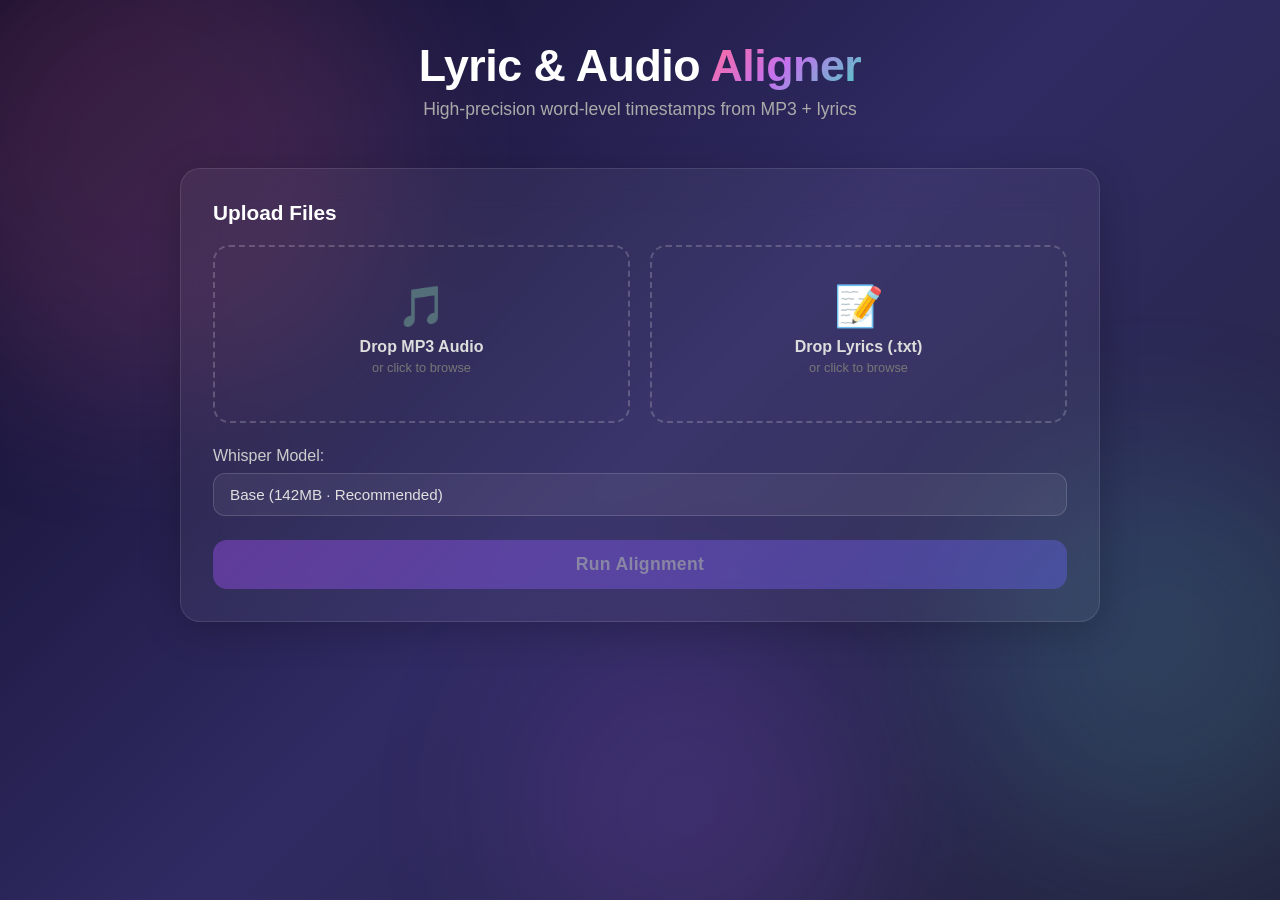
==== templates/index.html @ 3a1d4fea "v1" ====
<!DOCTYPE html>
<html lang="en">
<head>
  <meta charset="UTF-8">
  <meta name="viewport" content="width=device-width, initial-scale=1.0">
  <title>Lyric &amp; Audio Forced-Alignment Tool</title>
  <link rel="stylesheet" href="/static/style.css">
</head>
<body>
  <div class="bg-shapes">
    <div class="shape shape-1"></div>
    <div class="shape shape-2"></div>
    <div class="shape shape-3"></div>
  </div>

  <div class="container">
    <header>
      <h1>Lyric &amp; Audio <span class="gradient-text">Aligner</span></h1>
      <p class="subtitle">High-precision word-level timestamps from MP3 + lyrics</p>
    </header>

    <main>
      <section class="card" id="upload-section">
        <h2>Upload Files</h2>
        <div class="upload-grid">
          <div class="drop-zone" id="drop-audio">
            <div class="drop-icon">&#127925;</div>
            <p class="drop-label">Drop MP3 Audio</p>
            <p class="drop-hint">or click to browse</p>
            <input type="file" id="audio-input" accept=".mp3,audio/mpeg" hidden>
            <p class="file-name" id="audio-name"></p>
          </div>
          <div class="drop-zone" id="drop-lyrics">
            <div class="drop-icon">&#128221;</div>
            <p class="drop-label">Drop Lyrics (.txt)</p>
            <p class="drop-hint">or click to browse</p>
            <input type="file" id="lyrics-input" accept=".txt,text/plain" hidden>
            <p class="file-name" id="lyrics-name"></p>
          </div>
        </div>

        <div class="model-selector">
          <label for="model-select">Whisper Model:</label>
          <select id="model-select">
            <option value="tiny">Tiny (74MB · Fastest)</option>
            <option value="base" selected>Base (142MB · Recommended)</option>
            <option value="small">Small (466MB · Accurate)</option>
            <option value="medium">Medium (1.5GB · Very Accurate)</option>
            <option value="large">Large (2.9GB · Best)</option>
          </select>
        </div>

        <button id="run-btn" class="btn-primary" disabled>Run Alignment</button>
      </section>

      <section class="card" id="progress-section" style="display:none;">
        <h2>Progress</h2>
        <div class="progress-bar-wrapper">
          <div class="progress-bar" id="progress-bar"></div>
        </div>
        <p class="progress-message" id="progress-message"></p>
        <p class="progress-status" id="progress-status"></p>
      </section>

      <section class="card" id="karaoke-section" style="display:none;">
        <h2>Karaoke Preview</h2>
        <audio id="audio-player" controls></audio>
        <div class="karaoke-display" id="karaoke-display"></div>
      </section>

      <section class="card" id="editor-section" style="display:none;">
        <h2>Timestamp Editor</h2>
        <div class="table-wrapper">
          <table id="editor-table">
            <thead>
              <tr>
                <th>#</th>
                <th>Word</th>
                <th>Start (ms)</th>
                <th>End (ms)</th>
                <th>Phrase</th>
              </tr>
            </thead>
            <tbody id="editor-tbody"></tbody>
          </table>
        </div>
        <div class="download-buttons">
          <button id="download-json" class="btn-secondary">Download JSON</button>
          <button id="download-txt" class="btn-secondary">Download TXT</button>
          <button id="download-txt-b" class="btn-secondary">Download TXT B</button>
        </div>
      </section>
    </main>
  </div>

  <script src="/static/script.js"></script>
</body>
</html>
---- static/style.css ----
* {
  margin: 0;
  padding: 0;
  box-sizing: border-box;
}

body {
  font-family: -apple-system, BlinkMacSystemFont, 'Segoe UI', Roboto, 'Helvetica Neue', Arial, sans-serif;
  background: linear-gradient(135deg, #0f0c29, #302b63, #24243e);
  color: #e0e0e0;
  min-height: 100vh;
  overflow-x: hidden;
  position: relative;
}

.bg-shapes {
  position: fixed;
  inset: 0;
  pointer-events: none;
  z-index: 0;
  overflow: hidden;
}

.shape {
  position: absolute;
  border-radius: 50%;
  filter: blur(80px);
  opacity: 0.15;
}

.shape-1 {
  width: 500px;
  height: 500px;
  background: #ff6b9d;
  top: -100px;
  left: -100px;
  animation: float1 20s ease-in-out infinite;
}

.shape-2 {
  width: 400px;
  height: 400px;
  background: #4ecdc4;
  top: 50%;
  right: -80px;
  animation: float2 25s ease-in-out infinite;
}

.shape-3 {
  width: 350px;
  height: 350px;
  background: #a855f7;
  bottom: -80px;
  left: 40%;
  animation: float3 22s ease-in-out infinite;
}

@keyframes float1 {
  0%, 100% { transform: translate(0, 0) scale(1); }
  33% { transform: translate(100px, 80px) scale(1.1); }
  66% { transform: translate(50px, -30px) scale(0.9); }
}

@keyframes float2 {
  0%, 100% { transform: translate(0, 0) scale(1); }
  33% { transform: translate(-80px, -60px) scale(0.9); }
  66% { transform: translate(-40px, 40px) scale(1.1); }
}

@keyframes float3 {
  0%, 100% { transform: translate(0, 0) scale(1); }
  33% { transform: translate(-60px, 90px) scale(1.05); }
  66% { transform: translate(80px, -40px) scale(0.95); }
}

.container {
  max-width: 960px;
  margin: 0 auto;
  padding: 40px 20px 80px;
  position: relative;
  z-index: 1;
}

header {
  text-align: center;
  margin-bottom: 48px;
}

header h1 {
  font-size: 2.8rem;
  font-weight: 800;
  letter-spacing: -0.5px;
  color: #fff;
}

.gradient-text {
  background: linear-gradient(135deg, #ff6b9d, #c471ed, #4ecdc4);
  -webkit-background-clip: text;
  -webkit-text-fill-color: transparent;
  background-clip: text;
}

.subtitle {
  margin-top: 8px;
  font-size: 1.1rem;
  color: #aaa;
  font-weight: 300;
}

.card {
  background: rgba(255, 255, 255, 0.05);
  backdrop-filter: blur(20px);
  -webkit-backdrop-filter: blur(20px);
  border: 1px solid rgba(255, 255, 255, 0.1);
  border-radius: 20px;
  padding: 32px;
  margin-bottom: 24px;
  box-shadow: 0 8px 40px rgba(0, 0, 0, 0.2);
  transition: transform 0.2s, box-shadow 0.2s;
}

.card:hover {
  box-shadow: 0 12px 50px rgba(0, 0, 0, 0.3);
}

.card h2 {
  font-size: 1.3rem;
  font-weight: 600;
  margin-bottom: 20px;
  color: #fff;
}

.upload-grid {
  display: grid;
  grid-template-columns: 1fr 1fr;
  gap: 20px;
  margin-bottom: 24px;
}

.drop-zone {
  border: 2px dashed rgba(255, 255, 255, 0.2);
  border-radius: 16px;
  padding: 36px 20px;
  text-align: center;
  cursor: pointer;
  transition: all 0.25s;
  position: relative;
}

.drop-zone:hover,
.drop-zone.drag-over {
  border-color: #a855f7;
  background: rgba(168, 85, 247, 0.08);
}

.drop-zone.has-file {
  border-color: #4ecdc4;
  border-style: solid;
  background: rgba(78, 205, 196, 0.06);
}

.drop-icon {
  font-size: 2.5rem;
  margin-bottom: 8px;
}

.drop-label {
  font-weight: 600;
  color: #ddd;
  font-size: 1rem;
}

.drop-hint {
  font-size: 0.8rem;
  color: #777;
  margin-top: 4px;
}

.file-name {
  margin-top: 10px;
  font-size: 0.9rem;
  color: #4ecdc4;
  font-weight: 500;
  word-break: break-all;
}

.model-selector {
  margin-bottom: 24px;
}

.model-selector label {
  display: block;
  font-weight: 500;
  margin-bottom: 8px;
  color: #ccc;
}

.model-selector select {
  width: 100%;
  padding: 12px 16px;
  border-radius: 12px;
  border: 1px solid rgba(255, 255, 255, 0.15);
  background: rgba(255, 255, 255, 0.06);
  color: #e0e0e0;
  font-size: 0.95rem;
  appearance: none;
  cursor: pointer;
  outline: none;
  transition: border-color 0.2s;
}

.model-selector select:focus {
  border-color: #a855f7;
}

.model-selector select option {
  background: #24243e;
  color: #e0e0e0;
}

.btn-primary {
  width: 100%;
  padding: 14px 24px;
  border: none;
  border-radius: 14px;
  background: linear-gradient(135deg, #a855f7, #6366f1);
  color: #fff;
  font-size: 1.1rem;
  font-weight: 600;
  cursor: pointer;
  transition: all 0.25s;
  letter-spacing: 0.3px;
}

.btn-primary:hover:not(:disabled) {
  transform: translateY(-2px);
  box-shadow: 0 8px 30px rgba(168, 85, 247, 0.35);
}

.btn-primary:disabled {
  opacity: 0.4;
  cursor: not-allowed;
}

.btn-secondary {
  padding: 10px 20px;
  border: 1px solid rgba(255, 255, 255, 0.2);
  border-radius: 10px;
  background: rgba(255, 255, 255, 0.06);
  color: #e0e0e0;
  font-size: 0.95rem;
  font-weight: 500;
  cursor: pointer;
  transition: all 0.2s;
}

.btn-secondary:hover {
  background: rgba(255, 255, 255, 0.12);
  border-color: #a855f7;
}

.progress-bar-wrapper {
  height: 8px;
  background: rgba(255, 255, 255, 0.08);
  border-radius: 10px;
  overflow: hidden;
  margin-bottom: 12px;
}

.progress-bar {
  height: 100%;
  border-radius: 10px;
  background: linear-gradient(135deg, #4ecdc4, #a855f7);
  width: 0%;
  transition: width 0.4s ease;
  position: relative;
}

.progress-bar::after {
  content: '';
  position: absolute;
  inset: 0;
  background: linear-gradient(90deg, transparent, rgba(255,255,255,0.3), transparent);
  animation: shimmer 1.5s infinite;
}

@keyframes shimmer {
  0% { transform: translateX(-100%); }
  100% { transform: translateX(200%); }
}

.progress-message {
  color: #aaa;
  font-size: 0.95rem;
}

.progress-status {
  color: #4ecdc4;
  font-size: 0.85rem;
  margin-top: 4px;
  font-weight: 500;
}

#audio-player {
  width: 100%;
  margin-bottom: 20px;
  border-radius: 12px;
  background: rgba(255, 255, 255, 0.06);
}

.karaoke-display {
  background: rgba(0, 0, 0, 0.3);
  border-radius: 14px;
  padding: 28px 24px;
  min-height: 180px;
  line-height: 2.8;
  font-size: 1.4rem;
  text-align: center;
  color: #555;
}

.karaoke-phrase {
  display: block;
  margin: 6px 0;
  transition: all 0.3s;
}

.karaoke-phrase.active {
  color: #fff;
}

.karaoke-word {
  display: inline;
  transition: color 0.15s, text-shadow 0.15s;
  margin-right: 6px;
}

.karaoke-word.active-word {
  color: #4ecdc4;
  text-shadow: 0 0 12px rgba(78, 205, 196, 0.5);
}

.karaoke-word.sung-word {
  color: #a855f7;
  text-shadow: 0 0 8px rgba(168, 85, 247, 0.4);
}

.table-wrapper {
  max-height: 500px;
  overflow-y: auto;
  border-radius: 12px;
  margin-bottom: 20px;
}

.table-wrapper::-webkit-scrollbar {
  width: 6px;
}

.table-wrapper::-webkit-scrollbar-track {
  background: rgba(255, 255, 255, 0.03);
  border-radius: 10px;
}

.table-wrapper::-webkit-scrollbar-thumb {
  background: rgba(255, 255, 255, 0.12);
  border-radius: 10px;
}

#editor-table {
  width: 100%;
  border-collapse: collapse;
}

#editor-table thead {
  position: sticky;
  top: 0;
  z-index: 2;
}

#editor-table th {
  background: rgba(255, 255, 255, 0.08);
  padding: 12px 14px;
  text-align: left;
  font-size: 0.85rem;
  font-weight: 600;
  color: #aaa;
  text-transform: uppercase;
  letter-spacing: 0.5px;
  border-bottom: 1px solid rgba(255, 255, 255, 0.08);
}

#editor-table td {
  padding: 10px 14px;
  border-bottom: 1px solid rgba(255, 255, 255, 0.04);
  font-size: 0.9rem;
  color: #ccc;
}

#editor-table tr:hover td {
  background: rgba(255, 255, 255, 0.03);
}

#editor-table td.editable {
  color: #4ecdc4;
  cursor: pointer;
  border-bottom: 1px dashed rgba(78, 205, 196, 0.3);
}

#editor-table td.editable:hover {
  background: rgba(78, 205, 196, 0.06);
}

#editor-table td input {
  width: 80px;
  padding: 4px 8px;
  border-radius: 6px;
  border: 1px solid #4ecdc4;
  background: rgba(0, 0, 0, 0.4);
  color: #fff;
  font-size: 0.9rem;
  outline: none;
}

.download-buttons {
  display: flex;
  gap: 12px;
  justify-content: flex-end;
}

@media (max-width: 640px) {
  .upload-grid {
    grid-template-columns: 1fr;
  }

  .container {
    padding: 20px 14px 60px;
  }

  header h1 {
    font-size: 2rem;
  }

  .card {
    padding: 20px;
  }

  .download-buttons {
    flex-direction: column;
  }
}
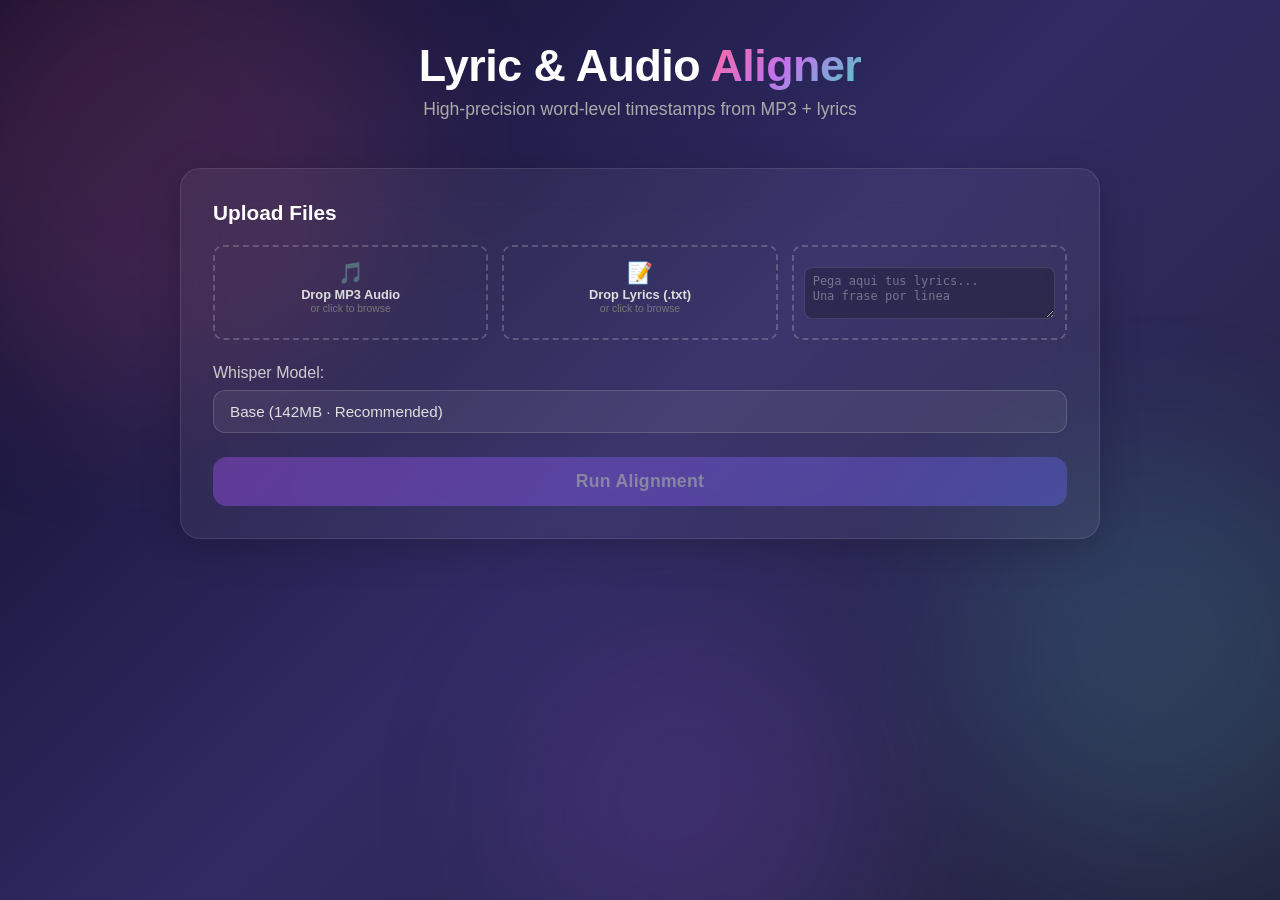
==== commit de758e01: "version5" ====
--- a/templates/index.html
+++ b/templates/index.html
@@ -37,6 +37,9 @@
             <input type="file" id="lyrics-input" accept=".txt,text/plain" hidden>
             <p class="file-name" id="lyrics-name"></p>
           </div>
+          <div class="write-lyrics-zone" id="write-lyrics-zone">
+            <textarea id="lyrics-text" placeholder="Pega aqui tus lyrics...&#10;Una frase por linea"></textarea>
+          </div>
         </div>
 
         <div class="model-selector">
@@ -66,11 +69,12 @@
         <h2>Karaoke Preview</h2>
         <audio id="audio-player" controls></audio>
         <div class="karaoke-display" id="karaoke-display"></div>
+        <div class="current-time" id="current-time">0 ms</div>
       </section>
 
       <section class="card" id="editor-section" style="display:none;">
         <h2>Timestamp Editor</h2>
-        <div class="table-wrapper">
+        <div class="table-wrapper" id="editor-table-wrapper">
           <table id="editor-table">
             <thead>
               <tr>
@@ -78,7 +82,9 @@
                 <th>Word</th>
                 <th>Start (ms)</th>
                 <th>End (ms)</th>
-                <th>Phrase</th>
+                <th>Grp</th>
+                <th></th>
+                <th></th>
               </tr>
             </thead>
             <tbody id="editor-tbody"></tbody>
--- a/static/style.css
+++ b/static/style.css
@@ -132,48 +132,82 @@
 
 .upload-grid {
   display: grid;
-  grid-template-columns: 1fr 1fr;
-  gap: 20px;
+  grid-template-columns: 1fr 1fr 1fr;
+  gap: 14px;
   margin-bottom: 24px;
 }
 
-.drop-zone {
+.drop-zone,
+.write-lyrics-zone {
   border: 2px dashed rgba(255, 255, 255, 0.2);
-  border-radius: 16px;
-  padding: 36px 20px;
+  border-radius: 10px;
+  padding: 14px 10px;
   text-align: center;
-  cursor: pointer;
   transition: all 0.25s;
   position: relative;
 }
 
+.drop-zone {
+  cursor: pointer;
+  display: flex;
+  flex-direction: column;
+  justify-content: center;
+}
+
 .drop-zone:hover,
-.drop-zone.drag-over {
+.drop-zone.drag-over,
+.write-lyrics-zone:focus-within {
   border-color: #a855f7;
   background: rgba(168, 85, 247, 0.08);
 }
 
-.drop-zone.has-file {
+.drop-zone.has-file,
+.write-lyrics-zone.has-text {
   border-color: #4ecdc4;
   border-style: solid;
   background: rgba(78, 205, 196, 0.06);
 }
 
+.write-lyrics-zone {
+  display: flex;
+  flex-direction: column;
+  justify-content: center;
+}
+
+.write-lyrics-zone textarea {
+  width: 100%;
+  min-height: 52px;
+  margin-top: 0;
+  padding: 6px 8px;
+  resize: vertical;
+  border-radius: 8px;
+  border: 1px solid rgba(255, 255, 255, 0.12);
+  background: rgba(0, 0, 0, 0.22);
+  color: #fff;
+  font-size: 0.75rem;
+  line-height: 1.25;
+  outline: none;
+}
+
+.write-lyrics-zone textarea::placeholder {
+  color: rgba(255, 255, 255, 0.35);
+}
+
 .drop-icon {
-  font-size: 2.5rem;
-  margin-bottom: 8px;
+  font-size: 1.3rem;
+  margin-bottom: 2px;
 }
 
 .drop-label {
   font-weight: 600;
   color: #ddd;
-  font-size: 1rem;
+  font-size: 0.8rem;
 }
 
 .drop-hint {
-  font-size: 0.8rem;
+  font-size: 0.65rem;
   color: #777;
-  margin-top: 4px;
+  margin-top: 1px;
 }
 
 .file-name {
@@ -308,13 +342,22 @@
   background: rgba(255, 255, 255, 0.06);
 }
 
+.current-time {
+  text-align: center;
+  font-size: 0.85rem;
+  color: #fff;
+  font-variant-numeric: tabular-nums;
+  margin-top: 12px;
+  font-family: 'SF Mono', 'Menlo', 'Monaco', monospace;
+}
+
 .karaoke-display {
   background: rgba(0, 0, 0, 0.3);
-  border-radius: 14px;
-  padding: 28px 24px;
-  min-height: 180px;
-  line-height: 2.8;
-  font-size: 1.4rem;
+  border-radius: 10px;
+  padding: 12px 24px;
+  min-height: 72px;
+  line-height: 1.8;
+  font-size: 1.2rem;
   text-align: center;
   color: #555;
 }
@@ -346,10 +389,14 @@
 }
 
 .table-wrapper {
-  max-height: 500px;
-  overflow-y: auto;
+  height: 500px;
+  min-height: 180px;
+  max-height: 80vh;
+  overflow: auto;
+  resize: vertical;
   border-radius: 12px;
   margin-bottom: 20px;
+  border: 1px solid rgba(255, 255, 255, 0.06);
 }
 
 .table-wrapper::-webkit-scrollbar {
@@ -379,9 +426,9 @@
 
 #editor-table th {
   background: rgba(255, 255, 255, 0.08);
-  padding: 12px 14px;
+  padding: 6px 14px;
   text-align: left;
-  font-size: 0.85rem;
+  font-size: 0.8rem;
   font-weight: 600;
   color: #aaa;
   text-transform: uppercase;
@@ -390,10 +437,53 @@
 }
 
 #editor-table td {
-  padding: 10px 14px;
+  padding: 5px 14px;
   border-bottom: 1px solid rgba(255, 255, 255, 0.04);
-  font-size: 0.9rem;
+  font-size: 0.85rem;
   color: #ccc;
+}
+
+.word-row {
+  cursor: pointer;
+}
+
+.word-row:hover td {
+  background: rgba(78, 205, 196, 0.06);
+}
+
+.word-row.editor-active td,
+#editor-table .word-row.editor-active:hover td {
+  background: rgba(236, 72, 153, 0.22);
+  color: #fff;
+  box-shadow: inset 0 1px 0 rgba(236, 72, 153, 0.22), inset 0 -1px 0 rgba(236, 72, 153, 0.22);
+}
+
+.word-row.editor-active td:first-child {
+  border-left: 3px solid #ec4899;
+}
+
+.insert-row td {
+  padding: 1px 14px !important;
+  border-bottom: none !important;
+}
+
+.insert-btn {
+  background: none;
+  border: 1px dashed rgba(255, 255, 255, 0.12);
+  border-radius: 6px;
+  color: #666;
+  font-size: 0.75rem;
+  padding: 2px 10px;
+  cursor: pointer;
+  transition: all 0.2s;
+  opacity: 0;
+}
+
+.insert-row:hover .insert-btn,
+.insert-btn:hover {
+  opacity: 1;
+  color: #a855f7;
+  border-color: #a855f7;
 }
 
 #editor-table tr:hover td {
@@ -427,6 +517,100 @@
   justify-content: flex-end;
 }
 
+.shift-grp-btn {
+  background: #ec4899;
+  border: none;
+  color: #fff;
+  font-size: 0.65rem;
+  cursor: pointer;
+  padding: 3px 8px;
+  border-radius: 999px;
+  font-weight: 600;
+  transition: all 0.2s;
+  white-space: nowrap;
+}
+
+.shift-grp-btn:hover {
+  background: #f472b6;
+  transform: scale(1.05);
+}
+
+.delete-word-btn {
+  background: none;
+  border: none;
+  color: rgba(255, 255, 255, 0.5);
+  font-size: 1.1rem;
+  cursor: pointer;
+  padding: 4px 6px;
+  border-radius: 6px;
+  transition: all 0.2s;
+  line-height: 1;
+  display: flex;
+  align-items: center;
+  justify-content: center;
+}
+
+.delete-word-btn:hover {
+  color: #ff6b9d;
+  background: rgba(255, 107, 157, 0.15);
+}
+
+#editor-table th:last-child,
+#editor-table td:last-child {
+  width: 34px;
+  padding: 5px 4px;
+  text-align: center;
+  position: relative;
+}
+
+.delete-confirm {
+  position: absolute;
+  right: 34px;
+  top: 50%;
+  transform: translateY(-50%);
+  z-index: 10;
+  display: flex;
+  align-items: center;
+  gap: 6px;
+  white-space: nowrap;
+  padding: 6px 8px;
+  border-radius: 999px;
+  background: rgba(18, 18, 34, 0.96);
+  border: 1px solid rgba(255, 107, 157, 0.35);
+  box-shadow: 0 8px 24px rgba(0, 0, 0, 0.35);
+  color: #fff;
+  font-size: 0.75rem;
+}
+
+.delete-confirm button {
+  border: none;
+  border-radius: 999px;
+  padding: 3px 8px;
+  color: #fff;
+  font-size: 0.7rem;
+  font-weight: 700;
+  cursor: pointer;
+}
+
+.delete-confirm-yes {
+  background: #ec4899;
+}
+
+.delete-confirm-no {
+  background: rgba(255, 255, 255, 0.14);
+}
+
+.delete-confirm button:hover {
+  filter: brightness(1.15);
+}
+
+#editor-table th:nth-last-child(2),
+#editor-table td:nth-last-child(2) {
+  width: 58px;
+  padding: 5px 4px;
+  text-align: center;
+}
+
 @media (max-width: 640px) {
   .upload-grid {
     grid-template-columns: 1fr;
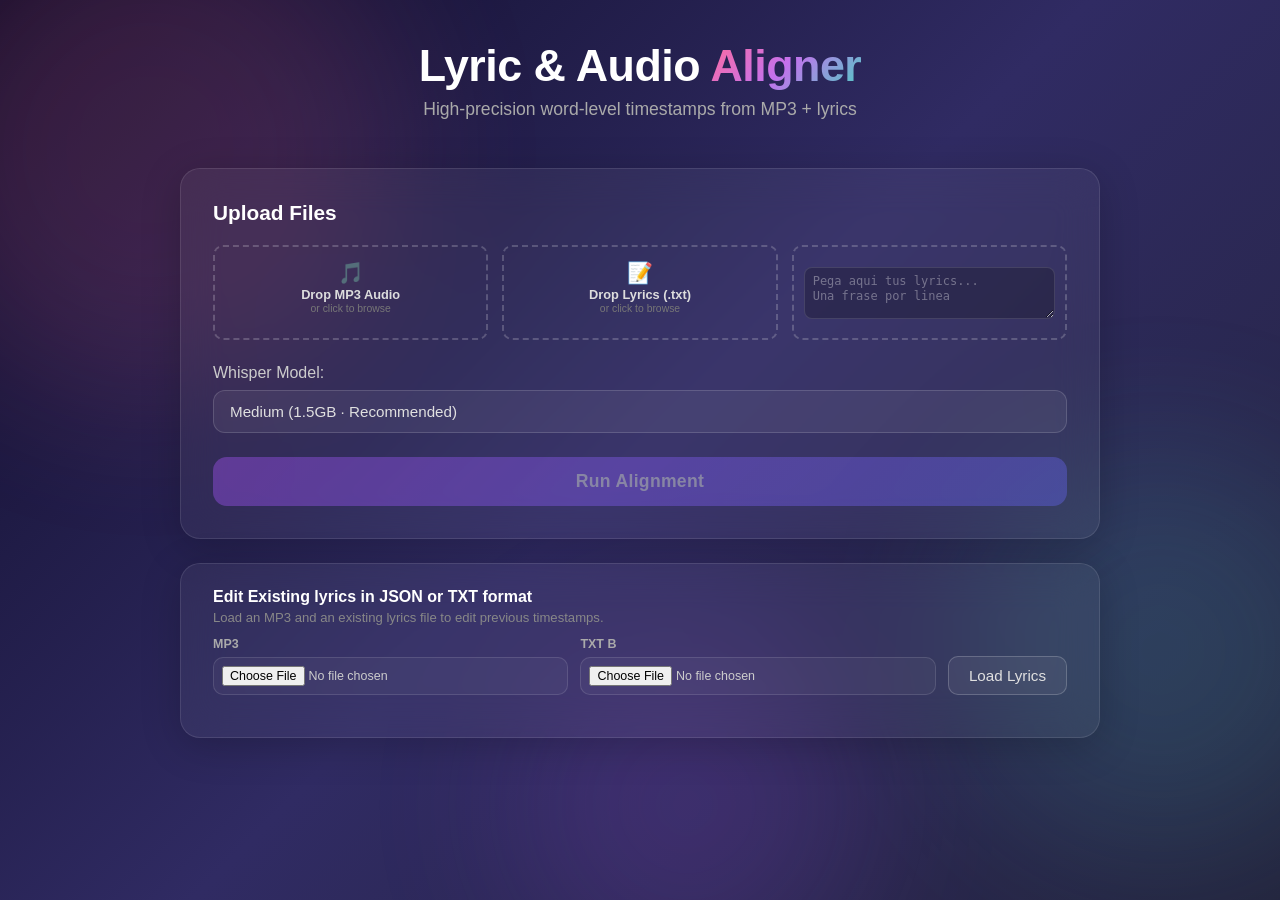
==== commit 59eba42c: "update6" ====
--- a/templates/index.html
+++ b/templates/index.html
@@ -46,9 +46,9 @@
           <label for="model-select">Whisper Model:</label>
           <select id="model-select">
             <option value="tiny">Tiny (74MB · Fastest)</option>
-            <option value="base" selected>Base (142MB · Recommended)</option>
+            <option value="base">Base (142MB · Fast)</option>
             <option value="small">Small (466MB · Accurate)</option>
-            <option value="medium">Medium (1.5GB · Very Accurate)</option>
+            <option value="medium" selected>Medium (1.5GB · Recommended)</option>
             <option value="large">Large (2.9GB · Best)</option>
           </select>
         </div>
@@ -70,10 +70,11 @@
         <audio id="audio-player" controls></audio>
         <div class="karaoke-display" id="karaoke-display"></div>
         <div class="current-time" id="current-time">0 ms</div>
+        <div class="clipboard-message" id="clipboard-message">clopied to clipboard</div>
       </section>
 
       <section class="card" id="editor-section" style="display:none;">
-        <h2>Timestamp Editor</h2>
+        <h2>Timestamp Editor <span class="editor-hint">Hint: Spacebar to play/pause, ← / → arrows to move 500ms</span></h2>
         <div class="table-wrapper" id="editor-table-wrapper">
           <table id="editor-table">
             <thead>
@@ -92,9 +93,26 @@
         </div>
         <div class="download-buttons">
           <button id="download-json" class="btn-secondary">Download JSON</button>
-          <button id="download-txt" class="btn-secondary">Download TXT</button>
-          <button id="download-txt-b" class="btn-secondary">Download TXT B</button>
+          <button id="download-txt-b" class="btn-secondary">Download TXT</button>
         </div>
+
+      </section>
+
+      <section class="card load-existing">
+        <h3>Edit Existing lyrics in JSON or TXT format</h3>
+        <p>Load an MP3 and an existing lyrics file to edit previous timestamps.</p>
+        <div class="load-existing-grid">
+          <label>
+            <span>MP3</span>
+            <input type="file" id="existing-audio-input" accept=".mp3,audio/mpeg">
+          </label>
+          <label>
+            <span>TXT B</span>
+            <input type="file" id="existing-txt-b-input" accept=".txt,text/plain">
+          </label>
+          <button id="load-existing-btn" class="btn-secondary" disabled>Load Lyrics</button>
+        </div>
+        <p class="load-existing-status" id="load-existing-status"></p>
       </section>
     </main>
   </div>
--- a/static/style.css
+++ b/static/style.css
@@ -130,6 +130,14 @@
   color: #fff;
 }
 
+.editor-hint {
+  margin-left: 10px;
+  font-size: 0.72rem;
+  font-weight: 400;
+  color: rgba(255, 255, 255, 0.52);
+  white-space: nowrap;
+}
+
 .upload-grid {
   display: grid;
   grid-template-columns: 1fr 1fr 1fr;
@@ -349,6 +357,36 @@
   font-variant-numeric: tabular-nums;
   margin-top: 12px;
   font-family: 'SF Mono', 'Menlo', 'Monaco', monospace;
+  cursor: pointer;
+  user-select: none;
+  transition: color 0.2s, text-shadow 0.2s;
+}
+
+.current-time:hover,
+.current-time.copied {
+  color: #4ecdc4;
+  text-shadow: 0 0 10px rgba(78, 205, 196, 0.35);
+}
+
+.clipboard-message {
+  text-align: center;
+  margin-top: 4px;
+  font-size: 0.72rem;
+  color: #4ecdc4;
+  opacity: 0;
+  transform: translateY(-3px);
+  pointer-events: none;
+  transition: opacity 0.4s ease, transform 0.4s ease;
+}
+
+.clipboard-message.show {
+  opacity: 1;
+  transform: translateY(0);
+}
+
+.clipboard-message.fade-out {
+  opacity: 0;
+  transform: translateY(-3px);
 }
 
 .karaoke-display {
@@ -515,6 +553,62 @@
   display: flex;
   gap: 12px;
   justify-content: flex-end;
+}
+
+.load-existing {
+  margin-top: 20px;
+  padding-top: 18px;
+  border-top: 1px solid rgba(255, 255, 255, 0.08);
+}
+
+.card.load-existing {
+  margin-top: 0;
+  padding-top: 24px;
+  border-top: 1px solid rgba(255, 255, 255, 0.1);
+}
+
+.load-existing h3 {
+  color: #fff;
+  font-size: 1rem;
+  margin-bottom: 4px;
+}
+
+.load-existing p {
+  color: #888;
+  font-size: 0.82rem;
+  margin-bottom: 12px;
+}
+
+.load-existing-grid {
+  display: grid;
+  grid-template-columns: 1fr 1fr auto;
+  gap: 12px;
+  align-items: end;
+}
+
+.load-existing-grid label {
+  display: flex;
+  flex-direction: column;
+  gap: 6px;
+  color: #aaa;
+  font-size: 0.78rem;
+  font-weight: 600;
+}
+
+.load-existing-grid input[type="file"] {
+  width: 100%;
+  color: #ccc;
+  font-size: 0.78rem;
+  padding: 8px;
+  border-radius: 10px;
+  border: 1px solid rgba(255, 255, 255, 0.12);
+  background: rgba(255, 255, 255, 0.04);
+}
+
+.load-existing-status {
+  margin-top: 10px !important;
+  margin-bottom: 0 !important;
+  color: #4ecdc4 !important;
 }
 
 .shift-grp-btn {
@@ -631,4 +725,8 @@
   .download-buttons {
     flex-direction: column;
   }
-}
+
+  .load-existing-grid {
+    grid-template-columns: 1fr;
+  }
+}
